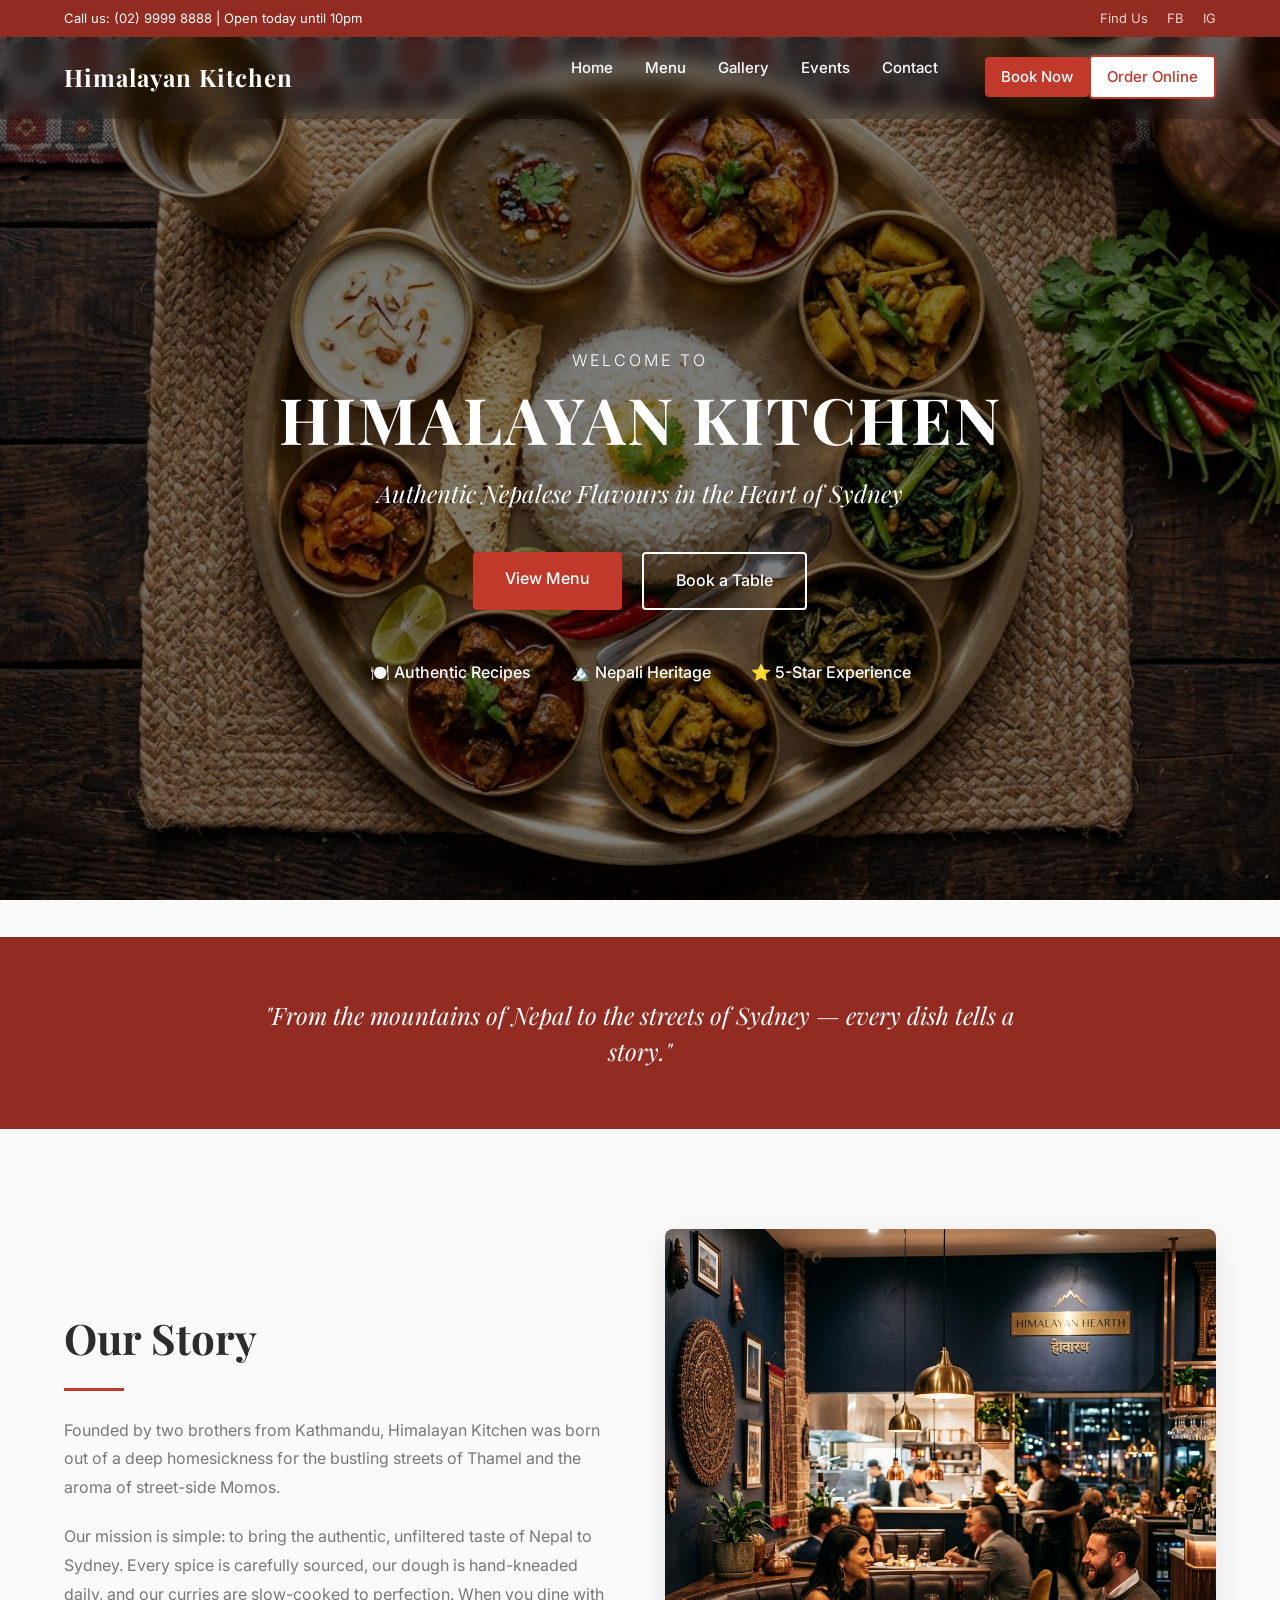
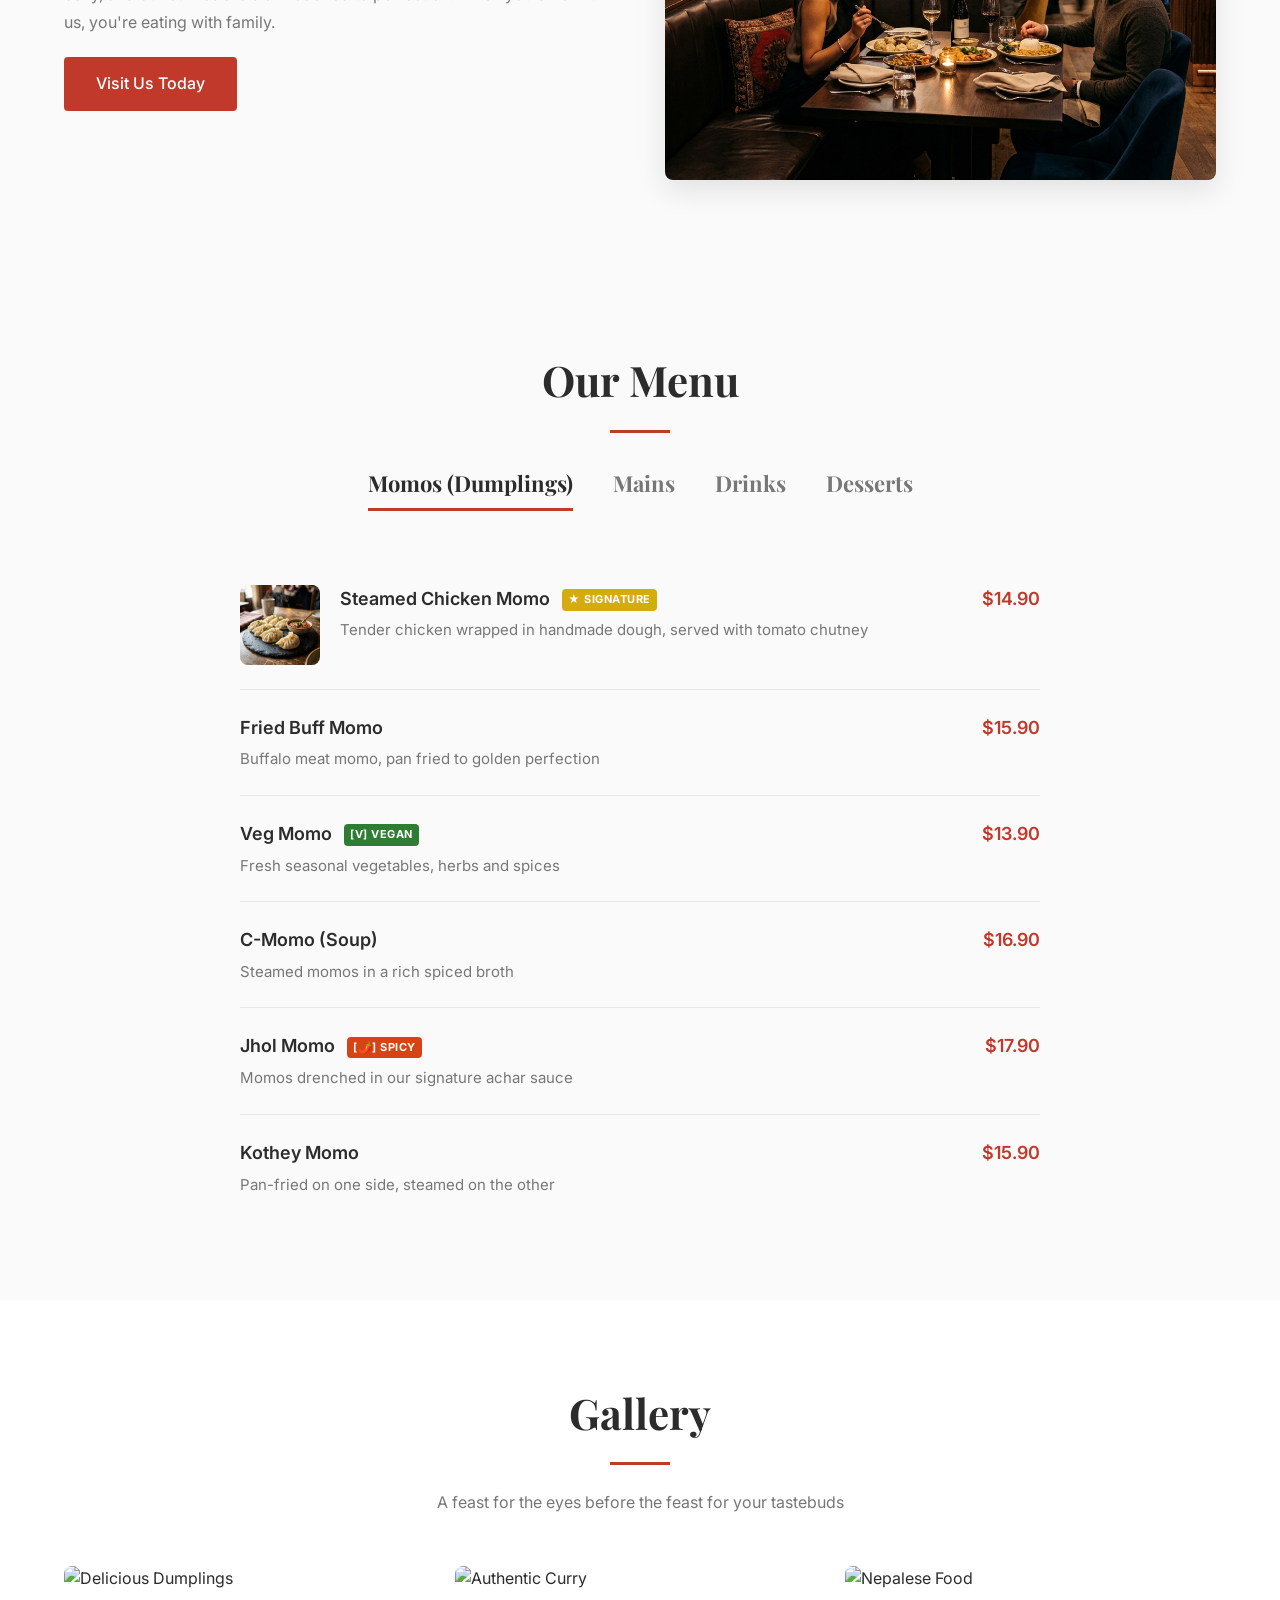
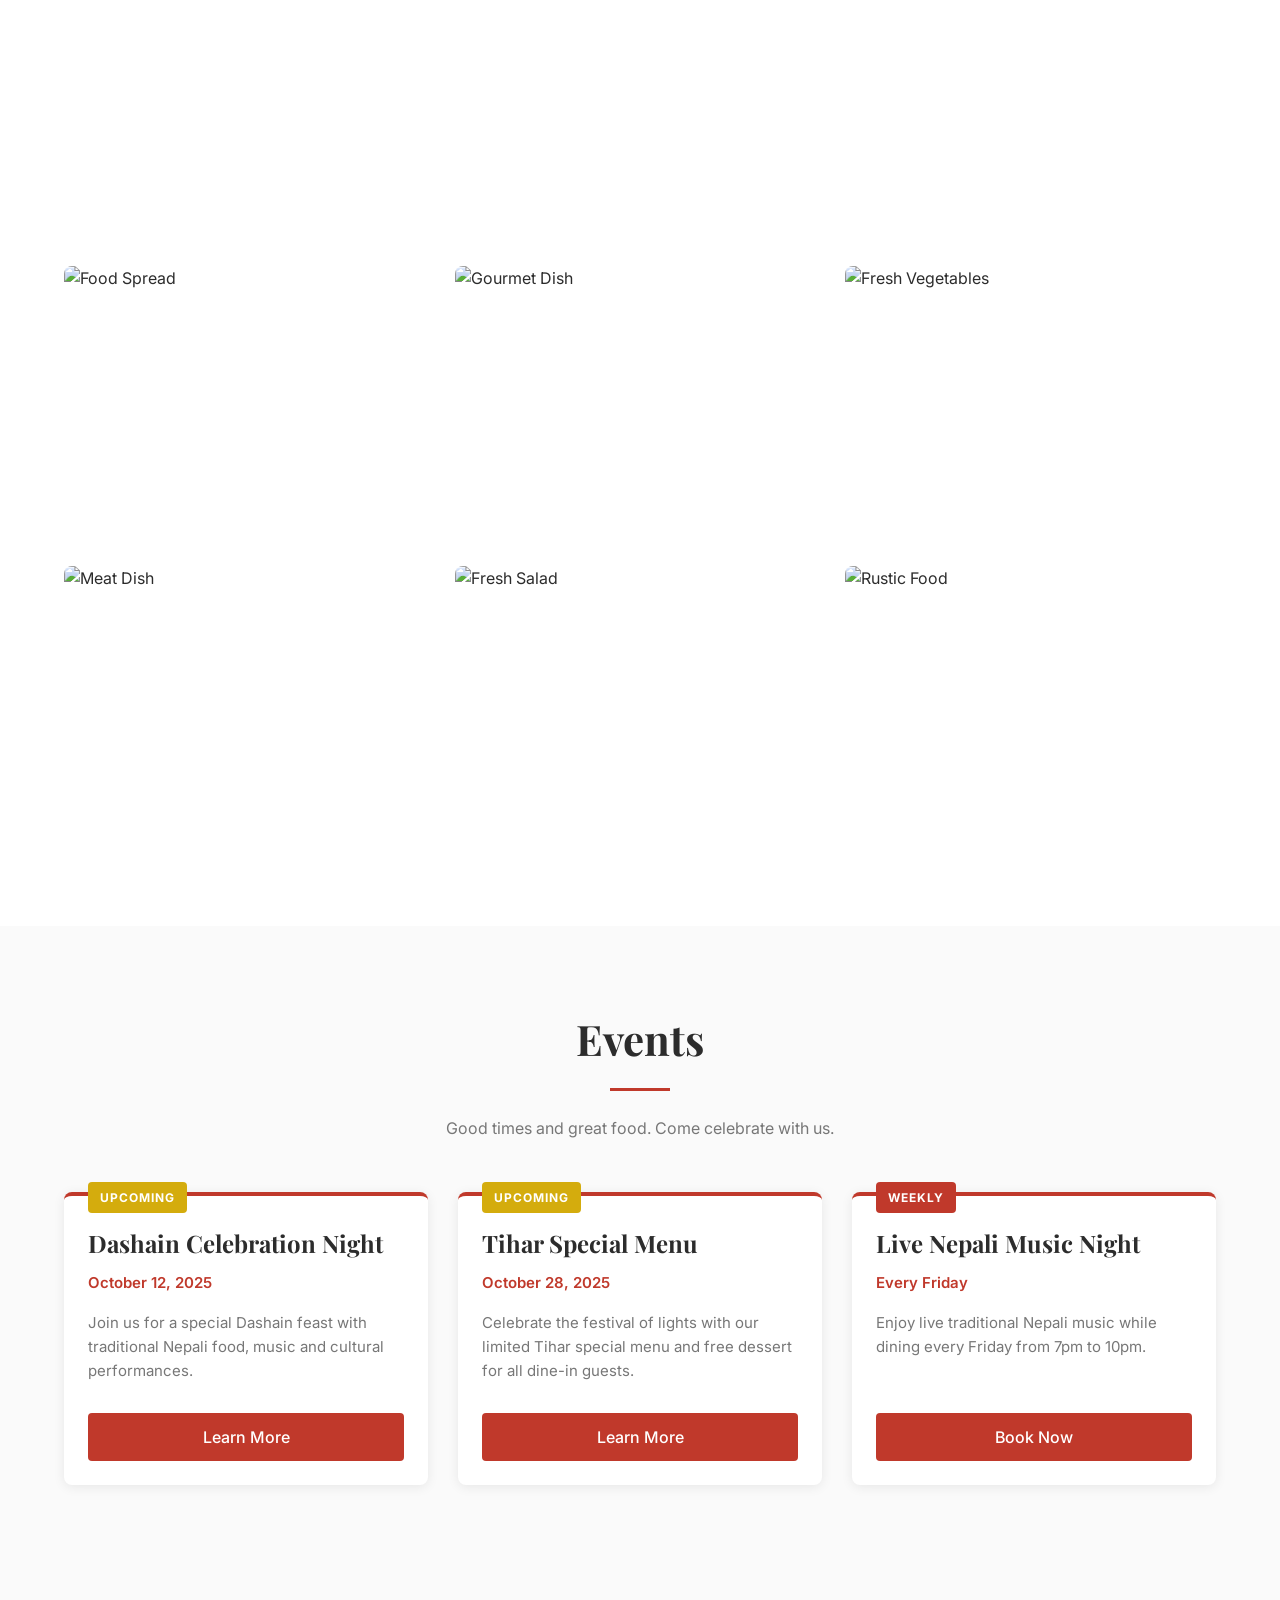
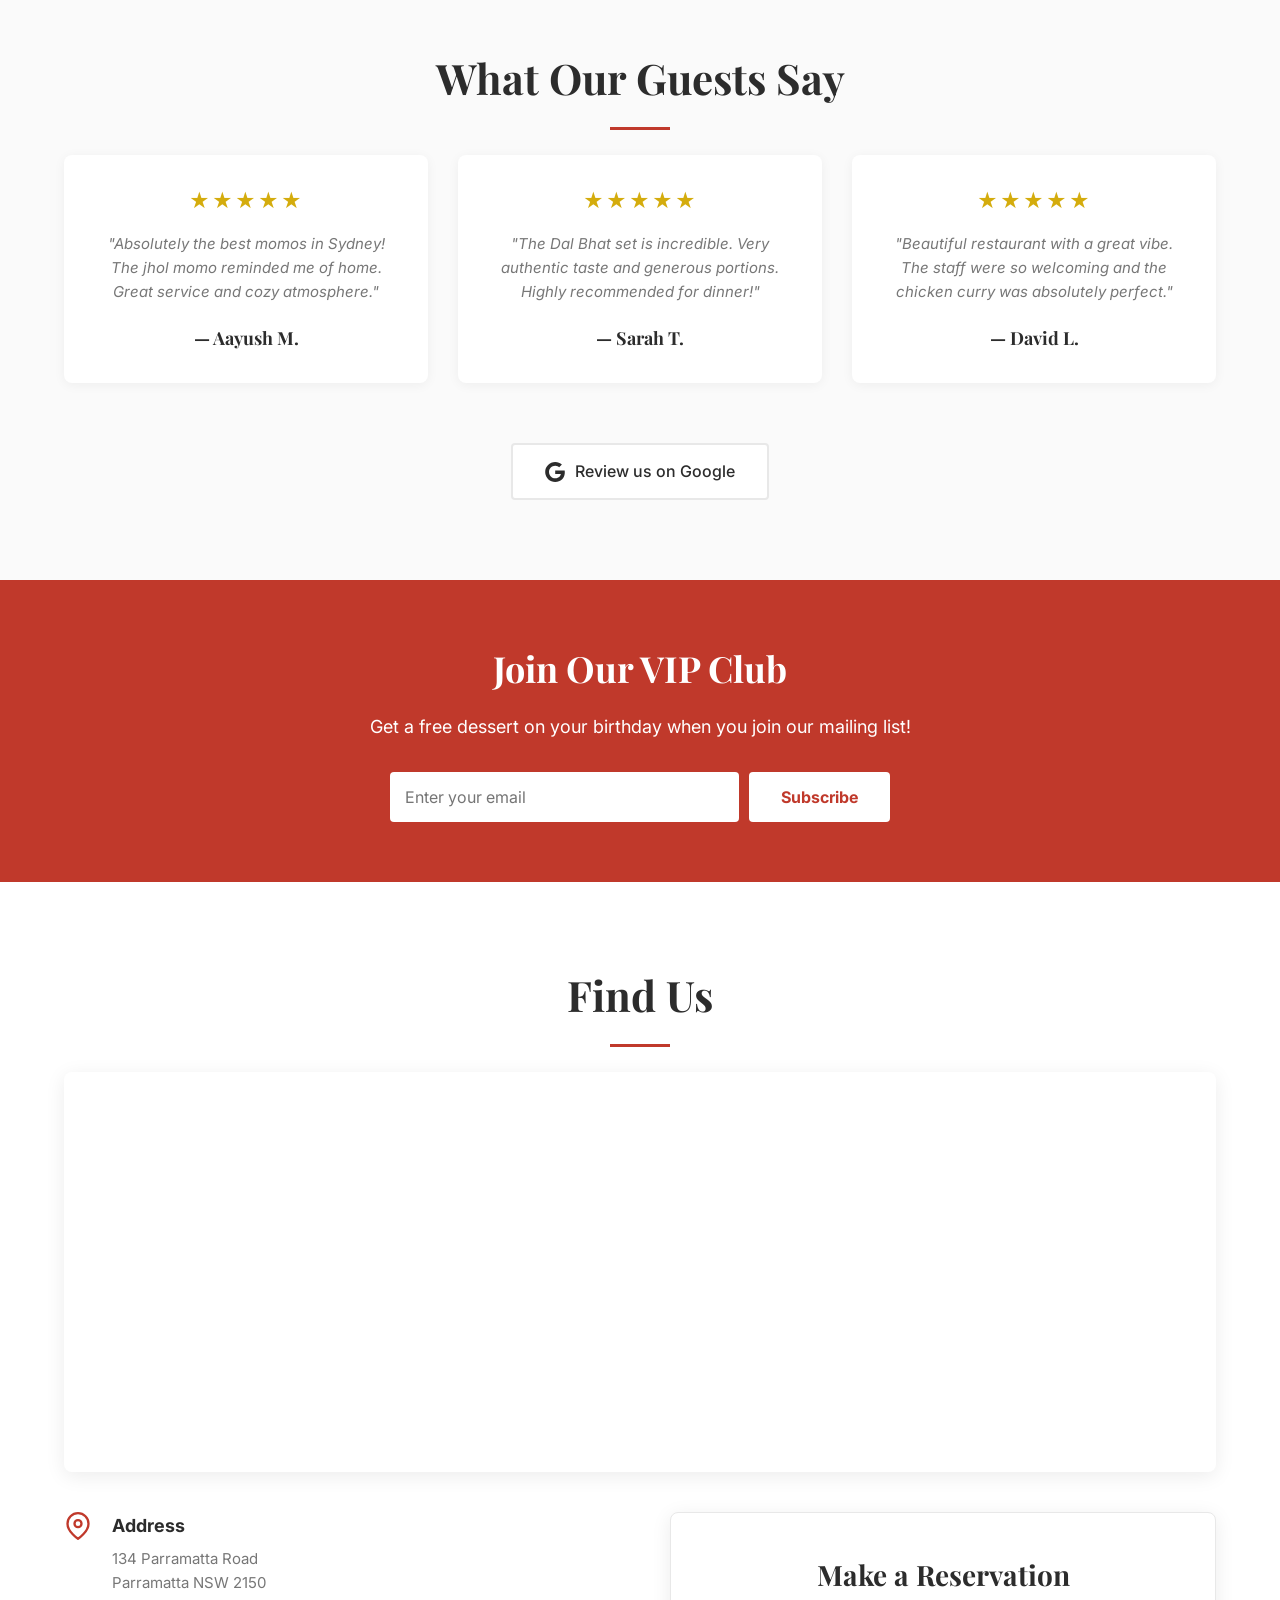
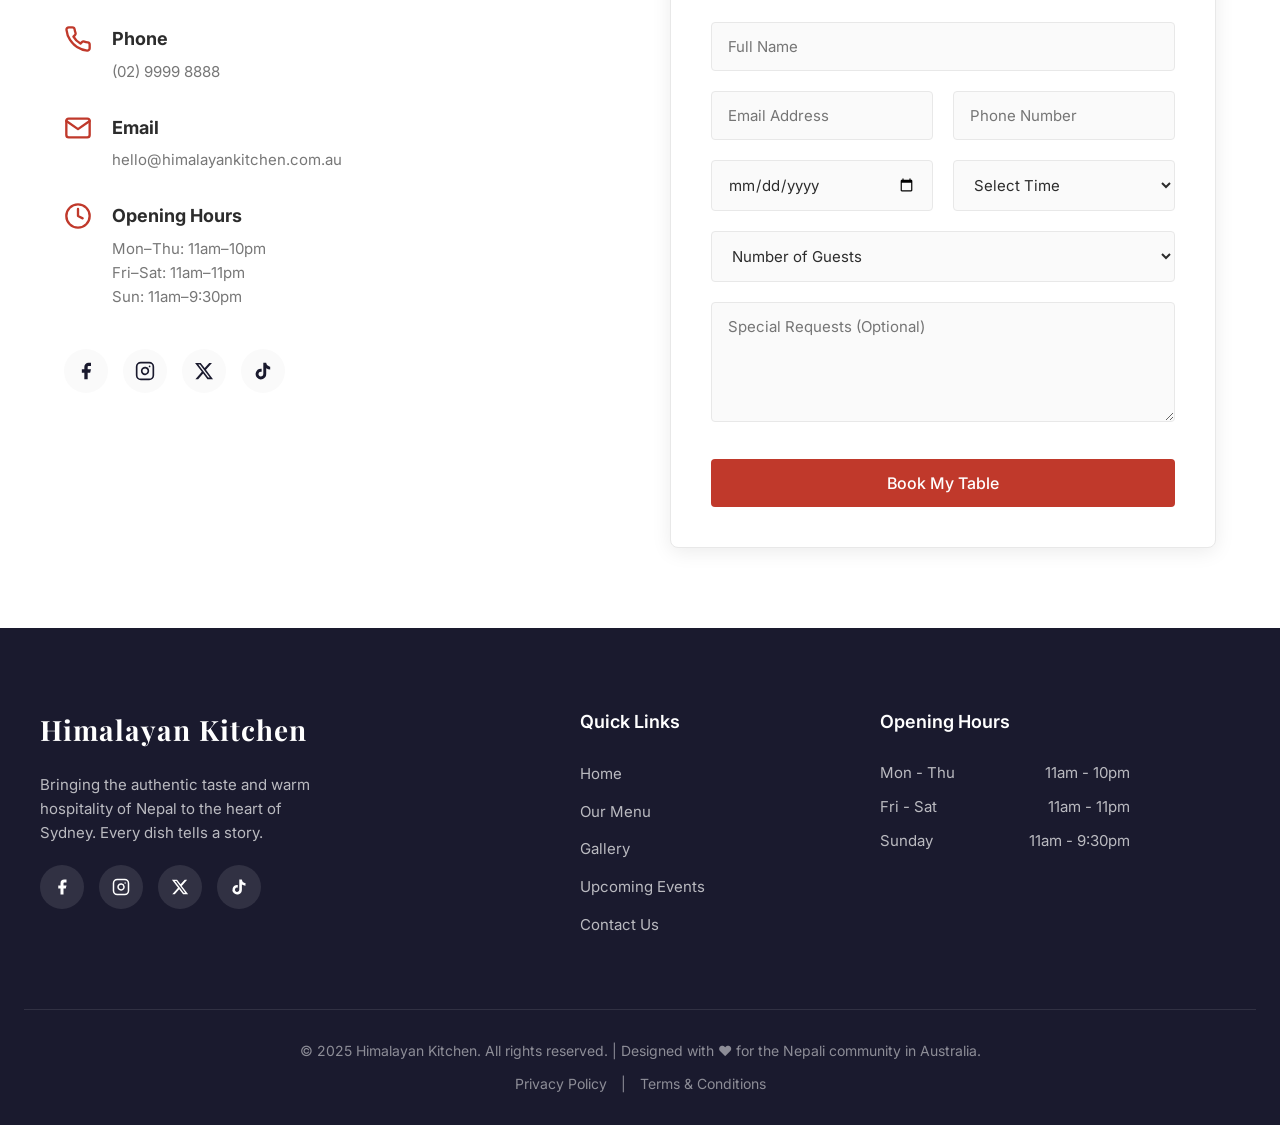
==== index.html @ ce3008bf "Add files via upload" ====
<!DOCTYPE html>
<html lang="en">
<head>
    <meta charset="UTF-8">
    <meta name="viewport" content="width=device-width, initial-scale=1.0">
    <title>Himalayan Kitchen - Authentic Nepalese Flavours</title>
    <meta name="description" content="Authentic Nepalese Flavours in the Heart of Sydney">
    
    <!-- Open Graph Meta Tags -->
    <meta property="og:title" content="Himalayan Kitchen - Authentic Nepalese Flavours">
    <meta property="og:description" content="Authentic Nepalese Flavours in the Heart of Sydney">
    <meta property="og:image" content="https://www.himalayankitchen.com.au/hero_interior.png">
    <meta property="og:url" content="https://www.himalayankitchen.com.au">
    <meta property="og:type" content="restaurant">
    <meta name="twitter:card" content="summary_large_image">

    <!-- SEO Schema Markup -->
    <script type="application/ld+json">
    {
      "@context": "https://schema.org",
      "@type": "Restaurant",
      "name": "Himalayan Kitchen",
      "image": "https://www.himalayankitchen.com.au/hero_interior.png",
      "@id": "",
      "url": "https://www.himalayankitchen.com.au",
      "telephone": "(02) 9999 8888",
      "address": {
        "@type": "PostalAddress",
        "streetAddress": "134 Parramatta Road",
        "addressLocality": "Parramatta",
        "addressRegion": "NSW",
        "postalCode": "2150",
        "addressCountry": "AU"
      },
      "geo": {
        "@type": "GeoCoordinates",
        "latitude": -33.821,
        "longitude": 151.0028
      },
      "openingHoursSpecification": [
        {
          "@type": "OpeningHoursSpecification",
          "dayOfWeek": ["Monday", "Tuesday", "Wednesday", "Thursday"],
          "opens": "11:00",
          "closes": "22:00"
        },
        {
          "@type": "OpeningHoursSpecification",
          "dayOfWeek": ["Friday", "Saturday"],
          "opens": "11:00",
          "closes": "23:00"
        },
        {
          "@type": "OpeningHoursSpecification",
          "dayOfWeek": "Sunday",
          "opens": "11:00",
          "closes": "21:30"
        }
      ]
    }
    </script>
    
    <!-- Google Fonts -->
    <link rel="preconnect" href="https://fonts.googleapis.com">
    <link rel="preconnect" href="https://fonts.gstatic.com" crossorigin>
    <link href="https://fonts.googleapis.com/css2?family=Playfair+Display:ital,wght@0,400;0,700;1,400&family=Inter:wght@300;400;500;600&display=swap" rel="stylesheet">
    
    <link rel="stylesheet" href="style.css">
</head>
<body>

    <!-- Top Info Bar -->
    <div class="top-bar">
        <div class="nav-container top-bar-inner">
            <span>Call us: (02) 9999 8888 | Open today until 10pm</span>
            <div class="top-bar-links">
                <a href="#contact">Find Us</a>
                <a href="https://facebook.com" target="_blank" aria-label="Facebook">FB</a>
                <a href="https://instagram.com" target="_blank" aria-label="Instagram">IG</a>
            </div>
        </div>
    </div>

    <!-- Sticky Navigation -->
    <nav id="navbar">
        <div class="nav-container">
            <a href="#home" class="logo">Himalayan Kitchen</a>
            <div class="hamburger" aria-label="Menu">☰</div>
            <ul class="nav-links">
                <li><a href="#home">Home</a></li>
                <li><a href="#menu">Menu</a></li>
                <li><a href="#gallery">Gallery</a></li>
                <li><a href="#events">Events</a></li>
                <li><a href="#contact">Contact</a></li>
                <li class="nav-actions">
                    <a href="#contact" class="btn btn-primary" style="padding: 8px 16px; margin-left:15px;">Book Now</a>
                    <a href="#" class="btn btn-secondary" style="padding: 8px 16px; border-color:var(--primary-red); color:var(--primary-red); background:#FFFFFF;">Order Online</a>
                </li>
            </ul>
        </div>
    </nav>

    <!-- Hero Section -->
    <header id="home">
        <div class="hero-content fade-in-section">
            <p class="hero-label">Welcome to</p>
            <h1>HIMALAYAN KITCHEN</h1>
            <p class="hero-tagline">Authentic Nepalese Flavours in the Heart of Sydney</p>
            <div class="hero-buttons">
                <a href="#menu" class="btn btn-primary">View Menu</a>
                <a href="#contact" class="btn btn-secondary">Book a Table</a>
            </div>
            <div class="hero-badges">
                <span>🍽️ Authentic Recipes</span>
                <span>🏔️ Nepali Heritage</span>
                <span>⭐ 5-Star Experience</span>
            </div>
        </div>
    </header>

    <!-- About Strip -->
    <section class="about-strip">
        <p class="fade-in-section">"From the mountains of Nepal to the streets of Sydney — every dish tells a story."</p>
    </section>

    <!-- Our Story Section -->
    <section id="our-story" class="container fade-in-section" style="display:flex; align-items:center; gap:50px; padding-top:100px;">
        <div class="story-content" style="flex:1;">
            <h2 class="section-title" style="text-align:left;">Our Story</h2>
            <div class="title-underline" style="margin: 15px 0 25px 0;"></div>
            <p style="color:var(--text-grey); margin-bottom:20px; line-height:1.8;">
                Founded by two brothers from Kathmandu, Himalayan Kitchen was born out of a deep homesickness for the bustling streets of Thamel and the aroma of street-side Momos. 
            </p>
            <p style="color:var(--text-grey); margin-bottom:20px; line-height:1.8;">
                Our mission is simple: to bring the authentic, unfiltered taste of Nepal to Sydney. Every spice is carefully sourced, our dough is hand-kneaded daily, and our curries are slow-cooked to perfection. When you dine with us, you're eating with family.
            </p>
            <a href="#contact" class="btn btn-primary">Visit Us Today</a>
        </div>
        <div class="story-image" style="flex:1;">
            <img src="hero_interior.png" alt="Restaurant Interior" style="width:100%; border-radius:8px; box-shadow:0 10px 30px rgba(0,0,0,0.1);">
        </div>
    </section>

    <!-- Menu Section -->
    <section id="menu" class="container fade-in-section">
        <h2 class="section-title">Our Menu</h2>
        <div class="title-underline"></div>
        
        <div class="menu-tabs">
            <button class="tab-btn active" data-target="momos">Momos (Dumplings)</button>
            <button class="tab-btn" data-target="mains">Mains</button>
            <button class="tab-btn" data-target="drinks">Drinks</button>
            <button class="tab-btn" data-target="desserts">Desserts</button>
        </div>

        <!-- Momos Tab -->
        <div id="momos" class="tab-content active">
            <div class="menu-item">
                <img src="momo_dish.png" alt="Steamed Chicken Momo" class="menu-thumbnail" style="width:80px; height:80px; border-radius:8px; object-fit:cover; margin-right:20px;">
                <div class="menu-item-info">
                    <h3 class="menu-item-name">Steamed Chicken Momo <span class="diet-badge">★ Signature</span></h3>
                    <p class="menu-item-desc">Tender chicken wrapped in handmade dough, served with tomato chutney</p>
                </div>
                <div class="menu-item-price">$14.90</div>
            </div>
            <div class="menu-item">
                <div class="menu-item-info">
                    <h3 class="menu-item-name">Fried Buff Momo</h3>
                    <p class="menu-item-desc">Buffalo meat momo, pan fried to golden perfection</p>
                </div>
                <div class="menu-item-price">$15.90</div>
            </div>
            <div class="menu-item">
                <div class="menu-item-info">
                    <h3 class="menu-item-name">Veg Momo <span class="diet-badge" style="background:#2E7D32;">[V] Vegan</span></h3>
                    <p class="menu-item-desc">Fresh seasonal vegetables, herbs and spices</p>
                </div>
                <div class="menu-item-price">$13.90</div>
            </div>
            <div class="menu-item">
                <div class="menu-item-info">
                    <h3 class="menu-item-name">C-Momo (Soup)</h3>
                    <p class="menu-item-desc">Steamed momos in a rich spiced broth</p>
                </div>
                <div class="menu-item-price">$16.90</div>
            </div>
            <div class="menu-item">
                <div class="menu-item-info">
                    <h3 class="menu-item-name">Jhol Momo <span class="diet-badge" style="background:#D84315;">[🌶️] Spicy</span></h3>
                    <p class="menu-item-desc">Momos drenched in our signature achar sauce</p>
                </div>
                <div class="menu-item-price">$17.90</div>
            </div>
            <div class="menu-item">
                <div class="menu-item-info">
                    <h3 class="menu-item-name">Kothey Momo</h3>
                    <p class="menu-item-desc">Pan-fried on one side, steamed on the other</p>
                </div>
                <div class="menu-item-price">$15.90</div>
            </div>
        </div>

        <!-- Mains Tab -->
        <div id="mains" class="tab-content">
            <div class="menu-item">
                <img src="dal_bhat_dish.png" alt="Dal Bhat" class="menu-thumbnail" style="width:80px; height:80px; border-radius:8px; object-fit:cover; margin-right:20px;">
                <div class="menu-item-info">
                    <h3 class="menu-item-name">Dal Bhat <span class="diet-badge">★ Signature</span> <span class="diet-badge" style="background:#1565C0;">[GF] Gluten-Free</span></h3>
                    <p class="menu-item-desc">Traditional lentil soup with rice, seasonal vegetables and pickle</p>
                </div>
                <div class="menu-item-price">$18.90</div>
            </div>
            <div class="menu-item">
                <div class="menu-item-info">
                    <h3 class="menu-item-name">Chicken Curry</h3>
                    <p class="menu-item-desc">Slow-cooked Nepali-style chicken in aromatic spices</p>
                </div>
                <div class="menu-item-price">$22.90</div>
            </div>
            <div class="menu-item">
                <div class="menu-item-info">
                    <h3 class="menu-item-name">Lamb Sekuwa</h3>
                    <p class="menu-item-desc">Grilled marinated lamb skewers with mint chutney</p>
                </div>
                <div class="menu-item-price">$24.90</div>
            </div>
            <div class="menu-item">
                <div class="menu-item-info">
                    <h3 class="menu-item-name">Gundruk Soup</h3>
                    <p class="menu-item-desc">Fermented leafy greens in a warming broth</p>
                </div>
                <div class="menu-item-price">$14.90</div>
            </div>
            <div class="menu-item">
                <div class="menu-item-info">
                    <h3 class="menu-item-name">Samay Baji</h3>
                    <p class="menu-item-desc">Traditional Newari platter — beaten rice, beans, egg, meat</p>
                </div>
                <div class="menu-item-price">$26.90</div>
            </div>
        </div>

        <!-- Drinks Tab -->
        <div id="drinks" class="tab-content">
            <div class="menu-item">
                <div class="menu-item-info">
                    <h3 class="menu-item-name">Masala Chai</h3>
                    <p class="menu-item-desc">Spiced milk tea, Nepali style</p>
                </div>
                <div class="menu-item-price">$5.00</div>
            </div>
            <div class="menu-item">
                <div class="menu-item-info">
                    <h3 class="menu-item-name">Lassi (Mango or Sweet)</h3>
                    <p class="menu-item-desc">Chilled yoghurt drink</p>
                </div>
                <div class="menu-item-price">$7.00</div>
            </div>
            <div class="menu-item">
                <div class="menu-item-info">
                    <h3 class="menu-item-name">Tongba</h3>
                    <p class="menu-item-desc">Traditional Himalayan millet beer served warm</p>
                </div>
                <div class="menu-item-price">$12.00</div>
            </div>
            <div class="menu-item">
                <div class="menu-item-info">
                    <h3 class="menu-item-name">Nimbu Pani</h3>
                    <p class="menu-item-desc">Fresh lemon water with rock salt</p>
                </div>
                <div class="menu-item-price">$5.00</div>
            </div>
            <div class="menu-item">
                <div class="menu-item-info">
                    <h3 class="menu-item-name">Soft Drinks</h3>
                    <p class="menu-item-desc">Coke, Sprite, Fanta</p>
                </div>
                <div class="menu-item-price">$4.00</div>
            </div>
        </div>

        <!-- Desserts Tab -->
        <div id="desserts" class="tab-content">
            <div class="menu-item">
                <div class="menu-item-info">
                    <h3 class="menu-item-name">Sel Roti</h3>
                    <p class="menu-item-desc">Traditional Nepali rice flour doughnut, crispy outside soft inside</p>
                </div>
                <div class="menu-item-price">$8.90</div>
            </div>
            <div class="menu-item">
                <div class="menu-item-info">
                    <h3 class="menu-item-name">Kheer</h3>
                    <p class="menu-item-desc">Creamy rice pudding with cardamom and saffron</p>
                </div>
                <div class="menu-item-price">$9.90</div>
            </div>
            <div class="menu-item">
                <div class="menu-item-info">
                    <h3 class="menu-item-name">Juju Dhau</h3>
                    <p class="menu-item-desc">Royal curd from Bhaktapur — creamy and divine</p>
                </div>
                <div class="menu-item-price">$8.90</div>
            </div>
        </div>
    </section>

    <!-- Gallery Section -->
    <section id="gallery" class="fade-in-section">
        <div class="container">
            <h2 class="section-title">Gallery</h2>
            <div class="title-underline"></div>
            <p class="section-subtitle">A feast for the eyes before the feast for your tastebuds</p>
            
            <div class="gallery-grid">
                <div class="gallery-item"><img src="https://images.unsplash.com/photo-1563245372-f21724e3856d?w=600" alt="Delicious Dumplings" loading="lazy"></div>
                <div class="gallery-item"><img src="https://images.unsplash.com/photo-1585937421612-70a008356fbe?w=600" alt="Authentic Curry" loading="lazy"></div>
                <div class="gallery-item"><img src="https://images.unsplash.com/photo-1601050690597-df0568f70950?w=600" alt="Nepalese Food" loading="lazy"></div>
                <div class="gallery-item"><img src="https://images.unsplash.com/photo-1548943487-a2e4e43b4853?w=600" alt="Food Spread" loading="lazy"></div>
                <div class="gallery-item"><img src="https://images.unsplash.com/photo-1567620905732-2d1ec7ab7445?w=600" alt="Gourmet Dish" loading="lazy"></div>
                <div class="gallery-item"><img src="https://images.unsplash.com/photo-1512621776951-a57141f2eefd?w=600" alt="Fresh Vegetables" loading="lazy"></div>
                <div class="gallery-item"><img src="https://images.unsplash.com/photo-1555939594-58d7cb561ad1?w=600" alt="Meat Dish" loading="lazy"></div>
                <div class="gallery-item"><img src="https://images.unsplash.com/photo-1540189549336-e6e99c3679fe?w=600" alt="Fresh Salad" loading="lazy"></div>
                <div class="gallery-item"><img src="https://images.unsplash.com/photo-1504674900247-0877df9cc836?w=600" alt="Rustic Food" loading="lazy"></div>
            </div>
        </div>
    </section>

    <!-- Lightbox -->
    <div id="lightbox" class="lightbox">
        <span class="lightbox-close">&times;</span>
        <span class="lightbox-nav lightbox-prev">&#10094;</span>
        <span class="lightbox-nav lightbox-next">&#10095;</span>
        <img class="lightbox-content" id="lightbox-img" alt="Fullscreen Image">
    </div>

    <!-- Events Section -->
    <section id="events" class="fade-in-section">
        <div class="container">
            <h2 class="section-title">Events</h2>
            <div class="title-underline"></div>
            <p class="section-subtitle">Good times and great food. Come celebrate with us.</p>
            
            <div class="events-grid">
                <!-- Event 1 -->
                <div class="event-card" data-title="Dashain Celebration Night" data-date="October 12, 2025" data-desc="Join us for a special Dashain feast with traditional Nepali food, music and cultural performances. Celebrate the biggest festival of Nepal right here in Sydney! The night includes a special authentic buffet set, complimentary welcome drinks, and live folk performances. Perfect for families and friends." data-img="https://images.unsplash.com/photo-1548943487-a2e4e43b4853?w=800">
                    <span class="event-badge">Upcoming</span>
                    <h3 class="event-title">Dashain Celebration Night</h3>
                    <div class="event-date">October 12, 2025</div>
                    <p class="event-desc">Join us for a special Dashain feast with traditional Nepali food, music and cultural performances.</p>
                    <button class="btn btn-primary">Learn More</button>
                </div>
                
                <!-- Event 2 -->
                <div class="event-card" data-title="Tihar Special Menu" data-date="October 28, 2025" data-desc="Celebrate the festival of lights with our limited Tihar special menu and free dessert for all dine-in guests. The restaurant will be beautifully decorated with lights and diyas. We will be offering a special thali set and traditional sweets like Sel Roti and Finni." data-img="https://images.unsplash.com/photo-1563245372-f21724e3856d?w=800">
                    <span class="event-badge">Upcoming</span>
                    <h3 class="event-title">Tihar Special Menu</h3>
                    <div class="event-date">October 28, 2025</div>
                    <p class="event-desc">Celebrate the festival of lights with our limited Tihar special menu and free dessert for all dine-in guests.</p>
                    <button class="btn btn-primary">Learn More</button>
                </div>
                
                <!-- Event 3 -->
                <div class="event-card" data-title="Live Nepali Music Night" data-date="Every Friday" data-desc="Enjoy live traditional Nepali music while dining every Friday from 7pm to 10pm. Unwind after a long week with acoustic renditions of classic Nepali hits, accompanied by our signature signature cocktails and authentic dishes. Bookings are highly recommended!" data-img="https://images.unsplash.com/photo-1512621776951-a57141f2eefd?w=800">
                    <span class="event-badge" style="background-color: var(--primary-red);">Weekly</span>
                    <h3 class="event-title">Live Nepali Music Night</h3>
                    <div class="event-date">Every Friday</div>
                    <p class="event-desc">Enjoy live traditional Nepali music while dining every Friday from 7pm to 10pm.</p>
                    <button class="btn btn-primary">Book Now</button>
                </div>
            </div>
        </div>
    </section>

    <!-- Event Detail Modal -->
    <div id="event-modal" class="event-modal">
        <div class="event-modal-content">
            <span class="event-modal-close">&times;</span>
            <img class="event-modal-img" id="event-modal-img" src="" alt="Event Image">
            <div class="event-modal-body">
                <h3 class="event-modal-title" id="event-modal-title">Event Title</h3>
                <div class="event-modal-date" id="event-modal-date">Date</div>
                <div class="event-modal-desc" id="event-modal-desc">Description</div>
                <a href="#contact" class="btn btn-primary" onclick="closeEventModal()">Book a Table</a>
            </div>
        </div>
    </div>

    <!-- Reviews Section -->
    <section id="reviews" class="fade-in-section">
        <div class="container">
            <h2 class="section-title">What Our Guests Say</h2>
            <div class="title-underline"></div>
            
            <div class="reviews-grid">
                <div class="review-card">
                    <div class="review-stars">★★★★★</div>
                    <p class="review-text">"Absolutely the best momos in Sydney! The jhol momo reminded me of home. Great service and cozy atmosphere."</p>
                    <div class="review-author">— Aayush M.</div>
                </div>
                <div class="review-card">
                    <div class="review-stars">★★★★★</div>
                    <p class="review-text">"The Dal Bhat set is incredible. Very authentic taste and generous portions. Highly recommended for dinner!"</p>
                    <div class="review-author">— Sarah T.</div>
                </div>
                <div class="review-card">
                    <div class="review-stars">★★★★★</div>
                    <p class="review-text">"Beautiful restaurant with a great vibe. The staff were so welcoming and the chicken curry was absolutely perfect."</p>
                    <div class="review-author">— David L.</div>
                </div>
            </div>
            
            <div style="text-align: center;">
                <a href="https://g.page/review/" target="_blank" class="btn btn-google">
                    <svg viewBox="0 0 24 24" width="20" height="20" fill="currentColor"><path d="M12.24 10.285V14.4h6.806c-.275 1.765-2.056 5.174-6.806 5.174-4.095 0-7.439-3.389-7.439-7.574s3.345-7.574 7.439-7.574c2.33 0 3.891.989 4.785 1.849l3.254-3.138C18.189 1.186 15.479 0 12.24 0c-6.635 0-12 5.365-12 12s5.365 12 12 12c6.926 0 11.52-4.869 11.52-11.726 0-.788-.085-1.39-.189-1.989H12.24z"/></svg>
                    Review us on Google
                </a>
            </div>
        </div>
    </section>

    <!-- VIP Newsletter Section -->
    <section class="newsletter-section" style="background-color:var(--primary-red); color:#FFFFFF; padding:60px 24px; text-align:center;">
        <div class="container" style="padding:0;">
            <h2 style="font-family:var(--font-heading); font-size:36px; margin-bottom:15px;">Join Our VIP Club</h2>
            <p style="font-size:18px; margin-bottom:30px;">Get a free dessert on your birthday when you join our mailing list!</p>
            <form style="display:flex; justify-content:center; gap:10px; max-width:500px; margin:0 auto;" onsubmit="event.preventDefault(); alert('Thanks for joining!');">
                <input type="email" placeholder="Enter your email" required style="padding:15px; border-radius:4px; border:none; flex:1; font-family:var(--font-body); font-size:16px;">
                <button type="submit" class="btn btn-secondary" style="background:#FFFFFF; color:var(--primary-red); border:none; font-weight:700;">Subscribe</button>
            </form>
        </div>
    </section>

    <!-- Contact Section -->
    <section id="contact" class="fade-in-section">
        <div class="container">
            <h2 class="section-title">Find Us</h2>
            <div class="title-underline"></div>
            
            <div class="contact-map" style="margin-bottom: 40px; border-radius: 8px; overflow: hidden; height: 400px; box-shadow: 0 4px 20px rgba(0,0,0,0.08);">
                <iframe src="https://www.google.com/maps/embed?pb=!1m18!1m12!1m3!1d3314.167812976214!2d151.0028!3d-33.821!2m3!1f0!2f0!3f0!3m2!1i1024!2i768!4f13.1!3m3!1m2!1s0x6b12a3211516e8bf%3A0xc6c4f034032d8804!2s134%20Parramatta%20Rd%2C%20Parramatta%20NSW%202150%2C%20Australia!5e0!3m2!1sen!2sus!4v1683050123456!5m2!1sen!2sus" width="100%" height="100%" style="border:0;" allowfullscreen="" loading="lazy" referrerpolicy="no-referrer-when-downgrade"></iframe>
            </div>
            
            <div class="contact-grid">
                <!-- Contact Info -->
                <div class="contact-info">
                    <div class="contact-item">
                        <div class="contact-icon">
                            <svg viewBox="0 0 24 24" fill="none" stroke="currentColor" stroke-width="2" stroke-linecap="round" stroke-linejoin="round"><path d="M21 10c0 7-9 13-9 13s-9-6-9-13a9 9 0 0 1 18 0z"></path><circle cx="12" cy="10" r="3"></circle></svg>
                        </div>
                        <div class="contact-text">
                            <h4>Address</h4>
                            <p>134 Parramatta Road<br>Parramatta NSW 2150</p>
                        </div>
                    </div>
                    
                    <div class="contact-item">
                        <div class="contact-icon">
                            <svg viewBox="0 0 24 24" fill="none" stroke="currentColor" stroke-width="2" stroke-linecap="round" stroke-linejoin="round"><path d="M22 16.92v3a2 2 0 0 1-2.18 2 19.79 19.79 0 0 1-8.63-3.07 19.5 19.5 0 0 1-6-6 19.79 19.79 0 0 1-3.07-8.67A2 2 0 0 1 4.11 2h3a2 2 0 0 1 2 1.72 12.84 12.84 0 0 0 .7 2.81 2 2 0 0 1-.45 2.11L8.09 9.91a16 16 0 0 0 6 6l1.27-1.27a2 2 0 0 1 2.11-.45 12.84 12.84 0 0 0 2.81.7A2 2 0 0 1 22 16.92z"></path></svg>
                        </div>
                        <div class="contact-text">
                            <h4>Phone</h4>
                            <p>(02) 9999 8888</p>
                        </div>
                    </div>
                    
                    <div class="contact-item">
                        <div class="contact-icon">
                            <svg viewBox="0 0 24 24" fill="none" stroke="currentColor" stroke-width="2" stroke-linecap="round" stroke-linejoin="round"><path d="M4 4h16c1.1 0 2 .9 2 2v12c0 1.1-.9 2-2 2H4c-1.1 0-2-.9-2-2V6c0-1.1.9-2 2-2z"></path><polyline points="22,6 12,13 2,6"></polyline></svg>
                        </div>
                        <div class="contact-text">
                            <h4>Email</h4>
                            <p>hello@himalayankitchen.com.au</p>
                        </div>
                    </div>
                    
                    <div class="contact-item">
                        <div class="contact-icon">
                            <svg viewBox="0 0 24 24" fill="none" stroke="currentColor" stroke-width="2" stroke-linecap="round" stroke-linejoin="round"><circle cx="12" cy="12" r="10"></circle><polyline points="12 6 12 12 16 14"></polyline></svg>
                        </div>
                        <div class="contact-text">
                            <h4>Opening Hours</h4>
                            <p>Mon–Thu: 11am–10pm<br>Fri–Sat: 11am–11pm<br>Sun: 11am–9:30pm</p>
                        </div>
                    </div>

                    <div class="social-links">
                        <a href="https://facebook.com" target="_blank" aria-label="Facebook">
                            <svg width="20" height="20" viewBox="0 0 24 24" fill="currentColor"><path d="M18 2h-3a5 5 0 0 0-5 5v3H7v4h3v8h4v-8h3l1-4h-4V7a1 1 0 0 1 1-1h3z"></path></svg>
                        </a>
                        <a href="https://instagram.com" target="_blank" aria-label="Instagram">
                            <svg width="20" height="20" viewBox="0 0 24 24" fill="none" stroke="currentColor" stroke-width="2" stroke-linecap="round" stroke-linejoin="round"><rect x="2" y="2" width="20" height="20" rx="5" ry="5"></rect><path d="M16 11.37A4 4 0 1 1 12.63 8 4 4 0 0 1 16 11.37z"></path><line x1="17.5" y1="6.5" x2="17.51" y2="6.5"></line></svg>
                        </a>
                        <a href="https://twitter.com" target="_blank" aria-label="X (Twitter)">
                            <svg width="20" height="20" viewBox="0 0 24 24" fill="currentColor"><path d="M18.244 2.25h3.308l-7.227 8.26 8.502 11.24H16.17l-5.214-6.817L4.99 21.75H1.68l7.73-8.835L1.254 2.25H8.08l4.713 6.231zm-1.161 17.52h1.833L7.084 4.126H5.117z"></path></svg>
                        </a>
                        <a href="https://tiktok.com" target="_blank" aria-label="TikTok">
                            <svg width="20" height="20" viewBox="0 0 24 24" fill="currentColor"><path d="M19.59 6.69a4.83 4.83 0 0 1-3.77-4.25V2h-3.45v13.67a2.89 2.89 0 0 1-5.2 1.74 2.89 2.89 0 0 1 2.31-4.64 2.93 2.93 0 0 1 .88.13V9.4a6.84 6.84 0 0 0-1-.05A6.33 6.33 0 0 0 5 20.1a6.34 6.34 0 0 0 10.86-4.43v-7a8.16 8.16 0 0 0 4.77 1.52v-3.4a4.85 4.85 0 0 1-1-.1z"></path></svg>
                        </a>
                    </div>
                </div>

                <!-- Booking Form -->
                <div class="contact-form">
                    <h3>Make a Reservation</h3>
                    <form id="booking-form">
                        <div class="form-group">
                            <input type="text" class="form-control" placeholder="Full Name" required>
                        </div>
                        <div class="form-row">
                            <div class="form-group">
                                <input type="email" class="form-control" placeholder="Email Address" required>
                            </div>
                            <div class="form-group">
                                <input type="tel" class="form-control" placeholder="Phone Number" required>
                            </div>
                        </div>
                        <div class="form-row">
                            <div class="form-group">
                                <input type="date" class="form-control" required>
                            </div>
                            <div class="form-group">
                                <select class="form-control" required>
                                    <option value="" disabled selected>Select Time</option>
                                    <option value="11:00 AM">11:00 AM</option>
                                    <option value="11:30 AM">11:30 AM</option>
                                    <option value="12:00 PM">12:00 PM</option>
                                    <option value="12:30 PM">12:30 PM</option>
                                    <option value="1:00 PM">1:00 PM</option>
                                    <option value="1:30 PM">1:30 PM</option>
                                    <option value="5:30 PM">5:30 PM</option>
                                    <option value="6:00 PM">6:00 PM</option>
                                    <option value="6:30 PM">6:30 PM</option>
                                    <option value="7:00 PM">7:00 PM</option>
                                    <option value="7:30 PM">7:30 PM</option>
                                    <option value="8:00 PM">8:00 PM</option>
                                    <option value="8:30 PM">8:30 PM</option>
                                    <option value="9:00 PM">9:00 PM</option>
                                    <option value="9:30 PM">9:30 PM</option>
                                </select>
                            </div>
                        </div>
                        <div class="form-group">
                            <select class="form-control" required>
                                <option value="" disabled selected>Number of Guests</option>
                                <option value="1">1 Person</option>
                                <option value="2">2 People</option>
                                <option value="3">3 People</option>
                                <option value="4">4 People</option>
                                <option value="5">5 People</option>
                                <option value="6">6 People</option>
                                <option value="7+">7+ People</option>
                            </select>
                        </div>
                        <div class="form-group">
                            <textarea class="form-control" placeholder="Special Requests (Optional)"></textarea>
                        </div>
                        <button type="submit" class="btn btn-primary form-submit">Book My Table</button>
                    </form>
                    <div id="form-message">Thank you! We will contact you soon.</div>
                </div>
            </div>
        </div>
    </section>

    <!-- Footer -->
    <footer>
        <div class="footer-grid">
            <div class="footer-col footer-brand">
                <span class="logo">Himalayan Kitchen</span>
                <p>Bringing the authentic taste and warm hospitality of Nepal to the heart of Sydney. Every dish tells a story.</p>
                <div class="social-links" style="margin-top: 20px;">
                    <a href="https://facebook.com" target="_blank" style="background: rgba(255,255,255,0.1); color: white;"><svg width="18" height="18" viewBox="0 0 24 24" fill="currentColor"><path d="M18 2h-3a5 5 0 0 0-5 5v3H7v4h3v8h4v-8h3l1-4h-4V7a1 1 0 0 1 1-1h3z"></path></svg></a>
                    <a href="https://instagram.com" target="_blank" style="background: rgba(255,255,255,0.1); color: white;"><svg width="18" height="18" viewBox="0 0 24 24" fill="none" stroke="currentColor" stroke-width="2" stroke-linecap="round" stroke-linejoin="round"><rect x="2" y="2" width="20" height="20" rx="5" ry="5"></rect><path d="M16 11.37A4 4 0 1 1 12.63 8 4 4 0 0 1 16 11.37z"></path><line x1="17.5" y1="6.5" x2="17.51" y2="6.5"></line></svg></a>
                    <a href="https://twitter.com" target="_blank" style="background: rgba(255,255,255,0.1); color: white;"><svg width="18" height="18" viewBox="0 0 24 24" fill="currentColor"><path d="M18.244 2.25h3.308l-7.227 8.26 8.502 11.24H16.17l-5.214-6.817L4.99 21.75H1.68l7.73-8.835L1.254 2.25H8.08l4.713 6.231zm-1.161 17.52h1.833L7.084 4.126H5.117z"></path></svg></a>
                    <a href="https://tiktok.com" target="_blank" style="background: rgba(255,255,255,0.1); color: white;"><svg width="18" height="18" viewBox="0 0 24 24" fill="currentColor"><path d="M19.59 6.69a4.83 4.83 0 0 1-3.77-4.25V2h-3.45v13.67a2.89 2.89 0 0 1-5.2 1.74 2.89 2.89 0 0 1 2.31-4.64 2.93 2.93 0 0 1 .88.13V9.4a6.84 6.84 0 0 0-1-.05A6.33 6.33 0 0 0 5 20.1a6.34 6.34 0 0 0 10.86-4.43v-7a8.16 8.16 0 0 0 4.77 1.52v-3.4a4.85 4.85 0 0 1-1-.1z"></path></svg></a>
                </div>
            </div>
            
            <div class="footer-col">
                <h4>Quick Links</h4>
                <ul class="footer-links">
                    <li><a href="#home">Home</a></li>
                    <li><a href="#menu">Our Menu</a></li>
                    <li><a href="#gallery">Gallery</a></li>
                    <li><a href="#events">Upcoming Events</a></li>
                    <li><a href="#contact">Contact Us</a></li>
                </ul>
            </div>
            
            <div class="footer-col">
                <h4>Opening Hours</h4>
                <ul class="hours-list">
                    <li><span>Mon - Thu</span> <span>11am - 10pm</span></li>
                    <li><span>Fri - Sat</span> <span>11am - 11pm</span></li>
                    <li><span>Sunday</span> <span>11am - 9:30pm</span></li>
                </ul>
            </div>
        </div>
        
        <div class="footer-bottom">
            &copy; 2025 Himalayan Kitchen. All rights reserved. | Designed with ❤️ for the Nepali community in Australia.
            <div class="legal-links">
                <a href="privacy-policy.html">Privacy Policy</a> | 
                <a href="terms-conditions.html">Terms & Conditions</a>
            </div>
        </div>
    </footer>

    <!-- Scripts -->
    <script src="script.js"></script>
</body>
</html>
---- style.css ----
/* CSS Variables / Design System */
        :root {
            --primary-red: #C0392B;
            --dark-red: #922B21;
            --deep-navy: #1A1A2E;
            --warm-white: #FAFAFA;
            --text-dark: #2C2C2C;
            --text-grey: #777777;
            --border-light: #E8E8E8;
            --gold-accent: #D4AC0D;
            
            --font-heading: 'Playfair Display', serif;
            --font-body: 'Inter', sans-serif;
        }

        /* Global Reset */
        * {
            margin: 0;
            padding: 0;
            box-sizing: border-box;
        }

        html {
            scroll-behavior: smooth;
        }

        body {
            font-family: var(--font-body);
            color: var(--text-dark);
            background-color: var(--warm-white);
            line-height: 1.6;
            overflow-x: hidden;
        }

        /* Typography */
        h1, h2, h3, h4, .logo {
            font-family: var(--font-heading);
            font-weight: 700;
        }

        .section-title {
            font-size: 42px;
            text-align: center;
            color: var(--text-dark);
        }

        .title-underline {
            width: 60px;
            height: 3px;
            background-color: var(--primary-red);
            margin: 15px auto 25px auto;
        }

        .section-subtitle {
            text-align: center;
            color: var(--text-grey);
            font-size: 16px;
            margin-bottom: 50px;
        }

        /* Layout */
        .container {
            max-width: 1200px;
            margin: 0 auto;
            padding: 80px 24px;
        }

        /* Buttons */
        .btn {
            display: inline-block;
            padding: 14px 32px;
            border-radius: 4px;
            text-decoration: none;
            font-family: var(--font-body);
            font-weight: 500;
            font-size: 16px;
            transition: all 0.3s ease;
            cursor: pointer;
            border: none;
            text-align: center;
        }

        .btn-primary {
            background-color: var(--primary-red);
            color: #FFFFFF;
        }

        .btn-primary:hover {
            background-color: var(--dark-red);
            transform: translateY(-2px);
            box-shadow: 0 4px 12px rgba(192, 57, 43, 0.3);
        }

        .btn-secondary {
            background-color: transparent;
            color: #FFFFFF;
            border: 2px solid #FFFFFF;
        }

        .btn-secondary:hover {
            background-color: rgba(255, 255, 255, 0.1);
            transform: translateY(-2px);
            box-shadow: 0 4px 12px rgba(0, 0, 0, 0.2);
        }

        /* Navigation */
        nav {
            position: fixed;
            top: 0;
            width: 100%;
            z-index: 1000;
            transition: all 0.3s ease;
            padding: 20px 0;
        }

        nav:not(.scrolled) {
            background: rgba(0, 0, 0, 0.2);
            backdrop-filter: blur(8px);
            -webkit-backdrop-filter: blur(8px);
        }

        nav.scrolled {
            background-color: var(--deep-navy);
            padding: 15px 0;
            box-shadow: 0 2px 10px rgba(0,0,0,0.3);
        }

        .nav-container {
            max-width: 1200px;
            margin: 0 auto;
            padding: 0 24px;
            display: flex;
            justify-content: space-between;
            align-items: center;
        }

        .logo {
            color: #FFFFFF;
            font-size: 24px;
            text-decoration: none;
            letter-spacing: 1px;
        }

        .nav-links {
            display: flex;
            list-style: none;
            gap: 32px;
        }

        .nav-links a {
            color: #FFFFFF;
            text-decoration: none;
            font-weight: 500;
            font-size: 15px;
            transition: color 0.3s ease;
        }

        .nav-links a:hover {
            color: var(--primary-red);
        }

        .hamburger {
            display: none;
            color: #FFFFFF;
            font-size: 28px;
            cursor: pointer;
            user-select: none;
        }

        /* Hero Section */
        #home {
            height: 100vh;
            background-image: linear-gradient(rgba(0, 0, 0, 0.5), rgba(0, 0, 0, 0.5)), url('https://images.unsplash.com/photo-1414235077428-338989a2e8c0?w=1600');
            background-size: cover;
            background-position: center;
            background-attachment: fixed;
            display: flex;
            align-items: center;
            justify-content: center;
            text-align: center;
            color: #FFFFFF;
            padding: 0 20px;
        }

        .hero-content {
            max-width: 800px;
            margin-top: 60px;
        }

        .hero-label {
            font-family: var(--font-body);
            font-weight: 300;
            font-size: 16px;
            letter-spacing: 3px;
            text-transform: uppercase;
            margin-bottom: 10px;
        }

        .hero-content h1 {
            font-size: 64px;
            line-height: 1.1;
            margin-bottom: 20px;
            letter-spacing: 2px;
        }

        .hero-tagline {
            font-family: var(--font-heading);
            font-style: italic;
            font-size: 24px;
            margin-bottom: 40px;
            font-weight: 400;
        }

        .hero-buttons {
            display: flex;
            justify-content: center;
            gap: 20px;
            margin-bottom: 50px;
        }

        .hero-badges {
            display: flex;
            justify-content: center;
            gap: 40px;
            flex-wrap: wrap;
        }

        .hero-badges span {
            font-size: 16px;
            font-weight: 500;
            display: flex;
            align-items: center;
            gap: 8px;
        }

        /* About Strip */
        .about-strip {
            background-color: var(--dark-red);
            color: #FFFFFF;
            text-align: center;
            padding: 60px 24px;
        }

        .about-strip p {
            font-family: var(--font-heading);
            font-size: 24px;
            font-style: italic;
            max-width: 800px;
            margin: 0 auto;
            line-height: 1.5;
        }

        /* Menu Section */
        #menu {
            background-color: var(--warm-white);
        }

        .menu-tabs {
            display: flex;
            justify-content: center;
            flex-wrap: wrap;
            gap: 40px;
            margin-bottom: 50px;
        }

        .tab-btn {
            background: none;
            border: none;
            font-family: var(--font-heading);
            font-size: 22px;
            font-weight: 700;
            color: var(--text-grey);
            cursor: pointer;
            padding: 10px 0;
            border-bottom: 3px solid transparent;
            transition: all 0.3s ease;
        }

        .tab-btn.active, .tab-btn:hover {
            color: var(--text-dark);
            border-bottom-color: var(--primary-red);
        }

        .tab-content {
            display: none;
            animation: fadeIn 0.5s ease;
            max-width: 800px;
            margin: 0 auto;
        }

        .tab-content.active {
            display: block;
        }

        .menu-item {
            display: flex;
            justify-content: space-between;
            align-items: flex-start;
            padding: 24px 0;
            border-bottom: 1px solid var(--border-light);
        }

        .menu-item:last-child {
            border-bottom: none;
        }

        .menu-item-info {
            flex: 1;
            padding-right: 30px;
        }

        .menu-item-name {
            font-family: var(--font-body);
            font-weight: 600;
            font-size: 18px;
            color: var(--text-dark);
            margin-bottom: 6px;
        }

        .menu-item-desc {
            color: var(--text-grey);
            font-size: 15px;
            line-height: 1.5;
        }

        .menu-item-price {
            font-weight: 600;
            font-size: 18px;
            color: var(--primary-red);
            white-space: nowrap;
        }

        /* Gallery Section */
        #gallery {
            background-color: #FFFFFF;
        }

        .gallery-grid {
            display: grid;
            grid-template-columns: repeat(3, 1fr);
            gap: 20px;
        }

        .gallery-item {
            height: 280px;
            border-radius: 8px;
            overflow: hidden;
            cursor: pointer;
            position: relative;
        }

        .gallery-item img {
            width: 100%;
            height: 100%;
            object-fit: cover;
            transition: transform 0.5s ease;
        }

        .gallery-item:hover img {
            transform: scale(1.05);
        }

        /* Lightbox */
        .lightbox {
            display: none;
            position: fixed;
            z-index: 2000;
            left: 0;
            top: 0;
            width: 100%;
            height: 100%;
            background-color: rgba(0,0,0,0.9);
            align-items: center;
            justify-content: center;
            opacity: 0;
            transition: opacity 0.3s ease;
        }

        .lightbox.active {
            display: flex;
            opacity: 1;
        }

        .lightbox-content {
            max-width: 90%;
            max-height: 90vh;
            object-fit: contain;
            border-radius: 4px;
        }

        .lightbox-close {
            position: absolute;
            top: 30px;
            right: 40px;
            color: #FFFFFF;
            font-size: 40px;
            font-weight: 300;
            cursor: pointer;
            line-height: 1;
            z-index: 2010;
        }

        .lightbox-nav {
            position: absolute;
            top: 50%;
            transform: translateY(-50%);
            color: #FFFFFF;
            font-size: 50px;
            font-weight: 300;
            cursor: pointer;
            user-select: none;
            padding: 20px;
            transition: color 0.3s;
            z-index: 2010;
        }

        .lightbox-nav:hover {
            color: var(--primary-red);
        }

        .lightbox-prev { left: 20px; }
        .lightbox-next { right: 20px; }

        /* Events Section */
        #events {
            background-color: var(--warm-white);
        }

        .events-grid {
            display: grid;
            grid-template-columns: repeat(3, 1fr);
            gap: 30px;
        }

        .event-card {
            background: #FFFFFF;
            border-radius: 8px;
            padding: 32px 24px 24px;
            box-shadow: 0 2px 12px rgba(0,0,0,0.08);
            position: relative;
            border-top: 4px solid var(--primary-red);
            transition: box-shadow 0.3s ease;
            display: flex;
            flex-direction: column;
            cursor: pointer;
        }

        .event-card:hover {
            box-shadow: 0 8px 24px rgba(0,0,0,0.12);
        }

        .event-badge {
            position: absolute;
            top: -14px;
            left: 24px;
            background: var(--gold-accent);
            color: #FFFFFF;
            font-size: 12px;
            font-weight: 700;
            letter-spacing: 1px;
            padding: 6px 12px;
            border-radius: 4px;
            text-transform: uppercase;
        }

        .event-title {
            font-family: var(--font-heading);
            font-size: 24px;
            margin-bottom: 12px;
            color: var(--text-dark);
            line-height: 1.3;
        }

        .event-date {
            color: var(--primary-red);
            font-weight: 600;
            font-size: 15px;
            margin-bottom: 16px;
        }

        .event-desc {
            color: var(--text-grey);
            font-size: 15px;
            margin-bottom: 30px;
            flex-grow: 1;
        }

        .event-card .btn {
            width: 100%;
            pointer-events: none; /* Let the card handle the click */
        }

        /* Event Modal */
        .event-modal {
            display: none;
            position: fixed;
            z-index: 2000;
            left: 0;
            top: 0;
            width: 100%;
            height: 100%;
            background-color: rgba(0,0,0,0.8);
            align-items: center;
            justify-content: center;
            opacity: 0;
            transition: opacity 0.3s ease;
        }

        .event-modal.active {
            display: flex;
            opacity: 1;
        }

        .event-modal-content {
            background: #FFFFFF;
            width: 90%;
            max-width: 800px;
            border-radius: 8px;
            overflow: hidden;
            position: relative;
            display: flex;
            flex-direction: column;
            max-height: 90vh;
        }

        .event-modal-close {
            position: absolute;
            top: 20px;
            right: 20px;
            color: #FFFFFF;
            background: rgba(0,0,0,0.5);
            width: 40px;
            height: 40px;
            border-radius: 50%;
            display: flex;
            align-items: center;
            justify-content: center;
            font-size: 24px;
            cursor: pointer;
            transition: background 0.3s;
            z-index: 10;
        }

        .event-modal-close:hover {
            background: var(--primary-red);
        }

        .event-modal-img {
            width: 100%;
            height: 350px;
            object-fit: cover;
        }

        .event-modal-body {
            padding: 40px;
            overflow-y: auto;
        }

        .event-modal-title {
            font-family: var(--font-heading);
            font-size: 32px;
            color: var(--text-dark);
            margin-bottom: 10px;
        }

        .event-modal-date {
            color: var(--primary-red);
            font-weight: 600;
            font-size: 16px;
            margin-bottom: 20px;
        }

        .event-modal-desc {
            color: var(--text-grey);
            font-size: 16px;
            line-height: 1.8;
            margin-bottom: 30px;
            white-space: pre-line;
        }

        /* Reviews Section */
        #reviews {
            background-color: var(--warm-white);
        }
        
        .reviews-grid {
            display: grid;
            grid-template-columns: repeat(3, 1fr);
            gap: 30px;
            margin-bottom: 40px;
        }

        .review-card {
            background: #FFFFFF;
            padding: 30px;
            border-radius: 8px;
            box-shadow: 0 2px 12px rgba(0,0,0,0.05);
            text-align: center;
            transition: transform 0.3s ease;
        }

        .review-card:hover {
            transform: translateY(-5px);
        }

        .review-stars {
            color: var(--gold-accent);
            font-size: 20px;
            margin-bottom: 15px;
            letter-spacing: 2px;
        }

        .review-text {
            font-style: italic;
            color: var(--text-grey);
            margin-bottom: 20px;
            font-size: 15px;
        }

        .review-author {
            font-family: var(--font-heading);
            color: var(--text-dark);
            font-size: 18px;
            font-weight: 700;
        }

        .btn-google {
            display: inline-flex;
            align-items: center;
            justify-content: center;
            color: var(--text-dark);
            border: 2px solid var(--border-light);
            background: #FFFFFF;
            margin-top: 20px;
        }

        .btn-google:hover {
            border-color: var(--primary-red);
            color: var(--primary-red);
            background: #FFFFFF;
            box-shadow: 0 4px 12px rgba(0,0,0,0.08);
            transform: translateY(-2px);
        }
        
        .btn-google svg {
            margin-right: 10px;
        }

        /* Contact Section */
        #contact {
            background-color: #FFFFFF;
        }

        .contact-grid {
            display: grid;
            grid-template-columns: 1fr 1fr;
            gap: 60px;
        }

        .contact-info {
            padding-right: 20px;
        }

        .contact-item {
            display: flex;
            align-items: flex-start;
            margin-bottom: 30px;
        }

        .contact-icon {
            margin-right: 20px;
            color: var(--primary-red);
            display: flex;
            align-items: center;
            justify-content: center;
        }

        .contact-icon svg {
            width: 28px;
            height: 28px;
        }

        .contact-text h4 {
            font-family: var(--font-body);
            font-size: 18px;
            margin-bottom: 6px;
            color: var(--text-dark);
        }

        .contact-text p {
            color: var(--text-grey);
            font-size: 15px;
            line-height: 1.6;
            white-space: pre-line;
        }

        .social-links {
            margin-top: 40px;
            display: flex;
            gap: 15px;
        }

        .social-links a {
            display: inline-flex;
            align-items: center;
            justify-content: center;
            width: 44px;
            height: 44px;
            border-radius: 50%;
            background-color: var(--warm-white);
            color: var(--deep-navy);
            text-decoration: none;
            transition: all 0.3s ease;
        }

        .social-links a:hover {
            background-color: var(--primary-red);
            color: #FFFFFF;
            transform: translateY(-2px);
        }

        .contact-form {
            background: #FFFFFF;
            padding: 40px;
            border-radius: 8px;
            box-shadow: 0 4px 20px rgba(0,0,0,0.08);
            border: 1px solid var(--border-light);
        }

        .contact-form h3 {
            font-family: var(--font-heading);
            font-size: 28px;
            margin-bottom: 24px;
            text-align: center;
        }

        .form-group {
            margin-bottom: 20px;
        }

        .form-row {
            display: grid;
            grid-template-columns: 1fr 1fr;
            gap: 20px;
        }

        .form-control {
            width: 100%;
            padding: 14px 16px;
            border: 1px solid var(--border-light);
            border-radius: 4px;
            font-family: var(--font-body);
            font-size: 15px;
            color: var(--text-dark);
            background-color: var(--warm-white);
            transition: border-color 0.3s ease;
        }

        .form-control:focus {
            outline: none;
            border-color: var(--primary-red);
            background-color: #FFFFFF;
        }

        textarea.form-control {
            height: 120px;
            resize: vertical;
        }

        .form-submit {
            width: 100%;
            margin-top: 10px;
        }

        #form-message {
            display: none;
            padding: 16px;
            background-color: #E8F5E9;
            color: #2E7D32;
            border-radius: 4px;
            margin-top: 20px;
            text-align: center;
            font-weight: 500;
        }

        /* Footer */
        footer {
            background-color: var(--deep-navy);
            color: #FFFFFF;
            padding: 80px 24px 30px;
        }

        .footer-grid {
            max-width: 1200px;
            margin: 0 auto;
            display: grid;
            grid-template-columns: 2fr 1fr 1.5fr;
            gap: 60px;
            margin-bottom: 60px;
        }

        .footer-brand .logo {
            display: inline-block;
            margin-bottom: 20px;
            font-size: 28px;
        }

        .footer-col p {
            color: rgba(255,255,255,0.7);
            margin-bottom: 20px;
            font-size: 15px;
            max-width: 300px;
        }

        .footer-col h4 {
            font-family: var(--font-body);
            color: #FFFFFF;
            margin-bottom: 24px;
            font-size: 18px;
            font-weight: 600;
        }

        .footer-links {
            list-style: none;
        }

        .footer-links li {
            margin-bottom: 12px;
        }

        .footer-links a {
            color: rgba(255,255,255,0.7);
            text-decoration: none;
            transition: color 0.3s ease;
            font-size: 15px;
        }

        .footer-links a:hover {
            color: var(--primary-red);
        }

        .hours-list {
            list-style: none;
            color: rgba(255,255,255,0.7);
            font-size: 15px;
        }

        .hours-list li {
            margin-bottom: 10px;
            display: flex;
            justify-content: space-between;
            max-width: 250px;
        }

        .footer-bottom {
            text-align: center;
            padding-top: 30px;
            border-top: 1px solid rgba(255,255,255,0.1);
            color: rgba(255,255,255,0.5);
            font-size: 14px;
        }
        
        .legal-links {
            margin-top: 10px;
        }
        
        .legal-links a {
            color: rgba(255,255,255,0.5);
            text-decoration: none;
            margin: 0 10px;
            transition: color 0.3s;
        }
        
        .legal-links a:hover {
            color: var(--primary-red);
        }

        /* Animations */
        @keyframes fadeIn {
            from { opacity: 0; transform: translateY(10px); }
            to { opacity: 1; transform: translateY(0); }
        }

        .fade-in-section {
            opacity: 0;
            transform: translateY(30px);
            visibility: hidden;
            transition: opacity 0.8s ease-out, transform 0.8s ease-out;
            will-change: opacity, visibility;
        }
        
        .fade-in-section.is-visible {
            opacity: 1;
            transform: none;
            visibility: visible;
        }

        /* Mobile Responsiveness */
        @media (max-width: 992px) {
            .gallery-grid {
                grid-template-columns: repeat(2, 1fr);
            }
            .contact-grid {
                gap: 40px;
            }
            .footer-grid {
                grid-template-columns: 1fr 1fr;
            }
        }

        @media (max-width: 768px) {
            .container {
                padding: 60px 20px;
            }

            .hero-content h1 {
                font-size: 42px;
            }

            .hero-tagline {
                font-size: 20px;
            }

            .hero-badges {
                gap: 20px;
                flex-direction: column;
                align-items: center;
            }

            .events-grid, .contact-grid, .footer-grid, .reviews-grid {
                grid-template-columns: 1fr;
            }

            .contact-form {
                padding: 30px 20px;
            }

            .section-title {
                font-size: 32px;
            }

            /* Hamburger Menu */
            .hamburger {
                display: block;
            }

            .nav-links {
                position: absolute;
                top: 100%;
                left: 0;
                width: 100%;
                background-color: var(--deep-navy);
                flex-direction: column;
                padding: 20px 0;
                gap: 0;
                text-align: center;
                max-height: 0;
                overflow: hidden;
                transition: max-height 0.3s ease-out;
            }

            .nav-links.active {
                max-height: 300px;
                box-shadow: 0 4px 10px rgba(0,0,0,0.3);
            }

            .nav-links li {
                padding: 15px 0;
            }

            /* Fix Parallax on Mobile */
            #home {
                background-attachment: scroll;
            }
            
            .menu-tabs {
                gap: 20px;
            }
            
            .tab-btn {
                font-size: 18px;
            }
            
            .lightbox-nav {
                font-size: 30px;
                padding: 10px;
            }
            
            .event-modal-img {
                height: 200px;
            }
            
            .event-modal-body {
                padding: 24px;
            }
        }

        @media (max-width: 480px) {
            .gallery-grid {
                grid-template-columns: 1fr;
            }

            .hero-buttons {
                flex-direction: column;
                width: 100%;
            }

            .form-row {
                grid-template-columns: 1fr;
            }
            
            .menu-item {
                flex-direction: column;
            }
            
            .menu-item-price {
                margin-top: 10px;
            }
        }
/* New Top Info Bar */
.top-bar {
    background-color: var(--dark-red);
    color: #FFFFFF;
    font-size: 13px;
    padding: 8px 0;
    position: relative;
    z-index: 1001;
}

.top-bar-inner {
    display: flex;
    justify-content: space-between;
    align-items: center;
}

.top-bar-links a {
    color: #FFFFFF;
    text-decoration: none;
    margin-left: 15px;
    opacity: 0.8;
    transition: opacity 0.3s;
}

.top-bar-links a:hover {
    opacity: 1;
}

/* Fix for sticky nav with top bar */
nav {
    top: 35px; /* Height of top bar approx */
}
nav.scrolled {
    top: 0;
}

/* Dietary Badges */
.diet-badge {
    display: inline-block;
    background-color: var(--gold-accent);
    color: #FFFFFF;
    font-size: 11px;
    font-family: var(--font-body);
    font-weight: 700;
    padding: 2px 6px;
    border-radius: 4px;
    margin-left: 8px;
    vertical-align: middle;
    text-transform: uppercase;
    letter-spacing: 0.5px;
}

/* Nav Actions */
.nav-actions {
    display: flex;
    align-items: center;
}

@media (max-width: 768px) {
    .top-bar { display: none; }
    nav { top: 0; }
    #our-story { flex-direction: column; text-align: center; }
    #our-story .section-title { text-align: center !important; }
    #our-story .title-underline { margin: 15px auto 25px auto !important; }
    .nav-actions { flex-direction: column; gap: 10px; margin-top: 20px; }
    .nav-actions .btn { margin-left: 0 !important; width: 100%; }
}
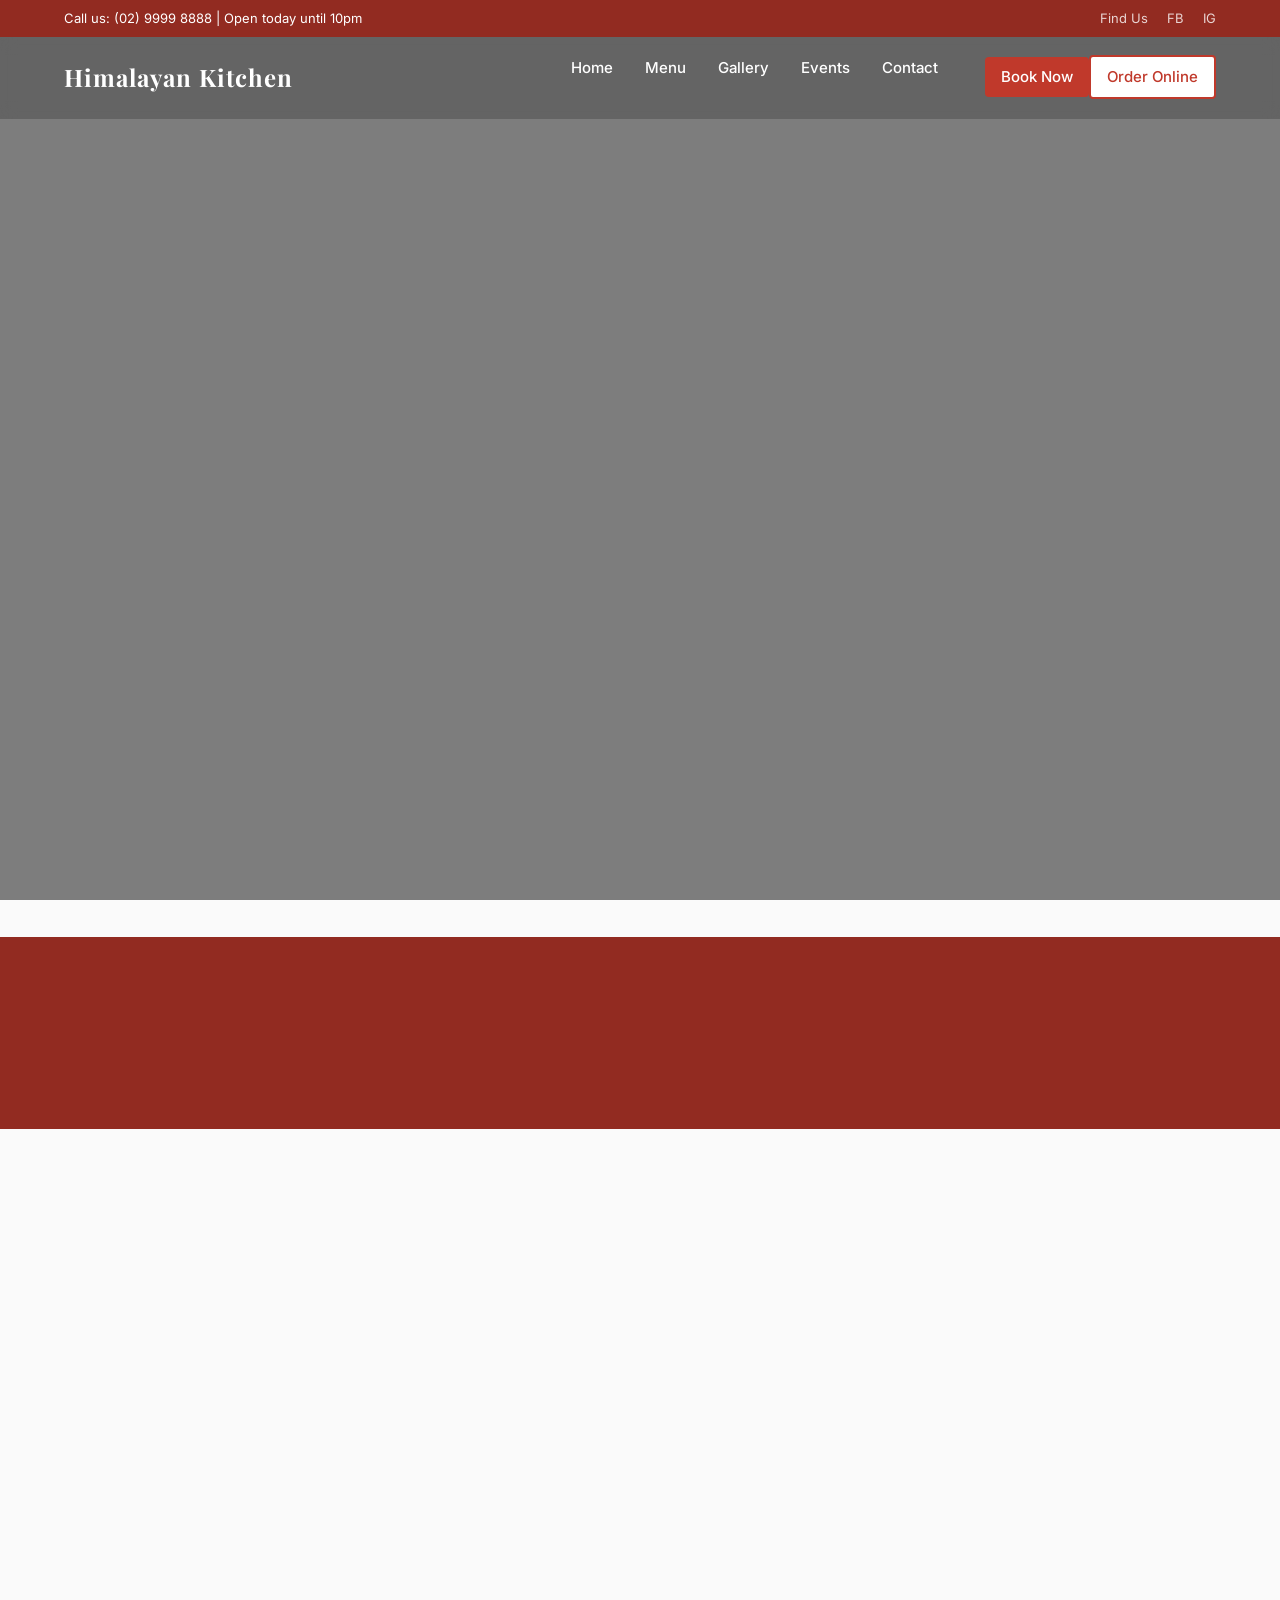
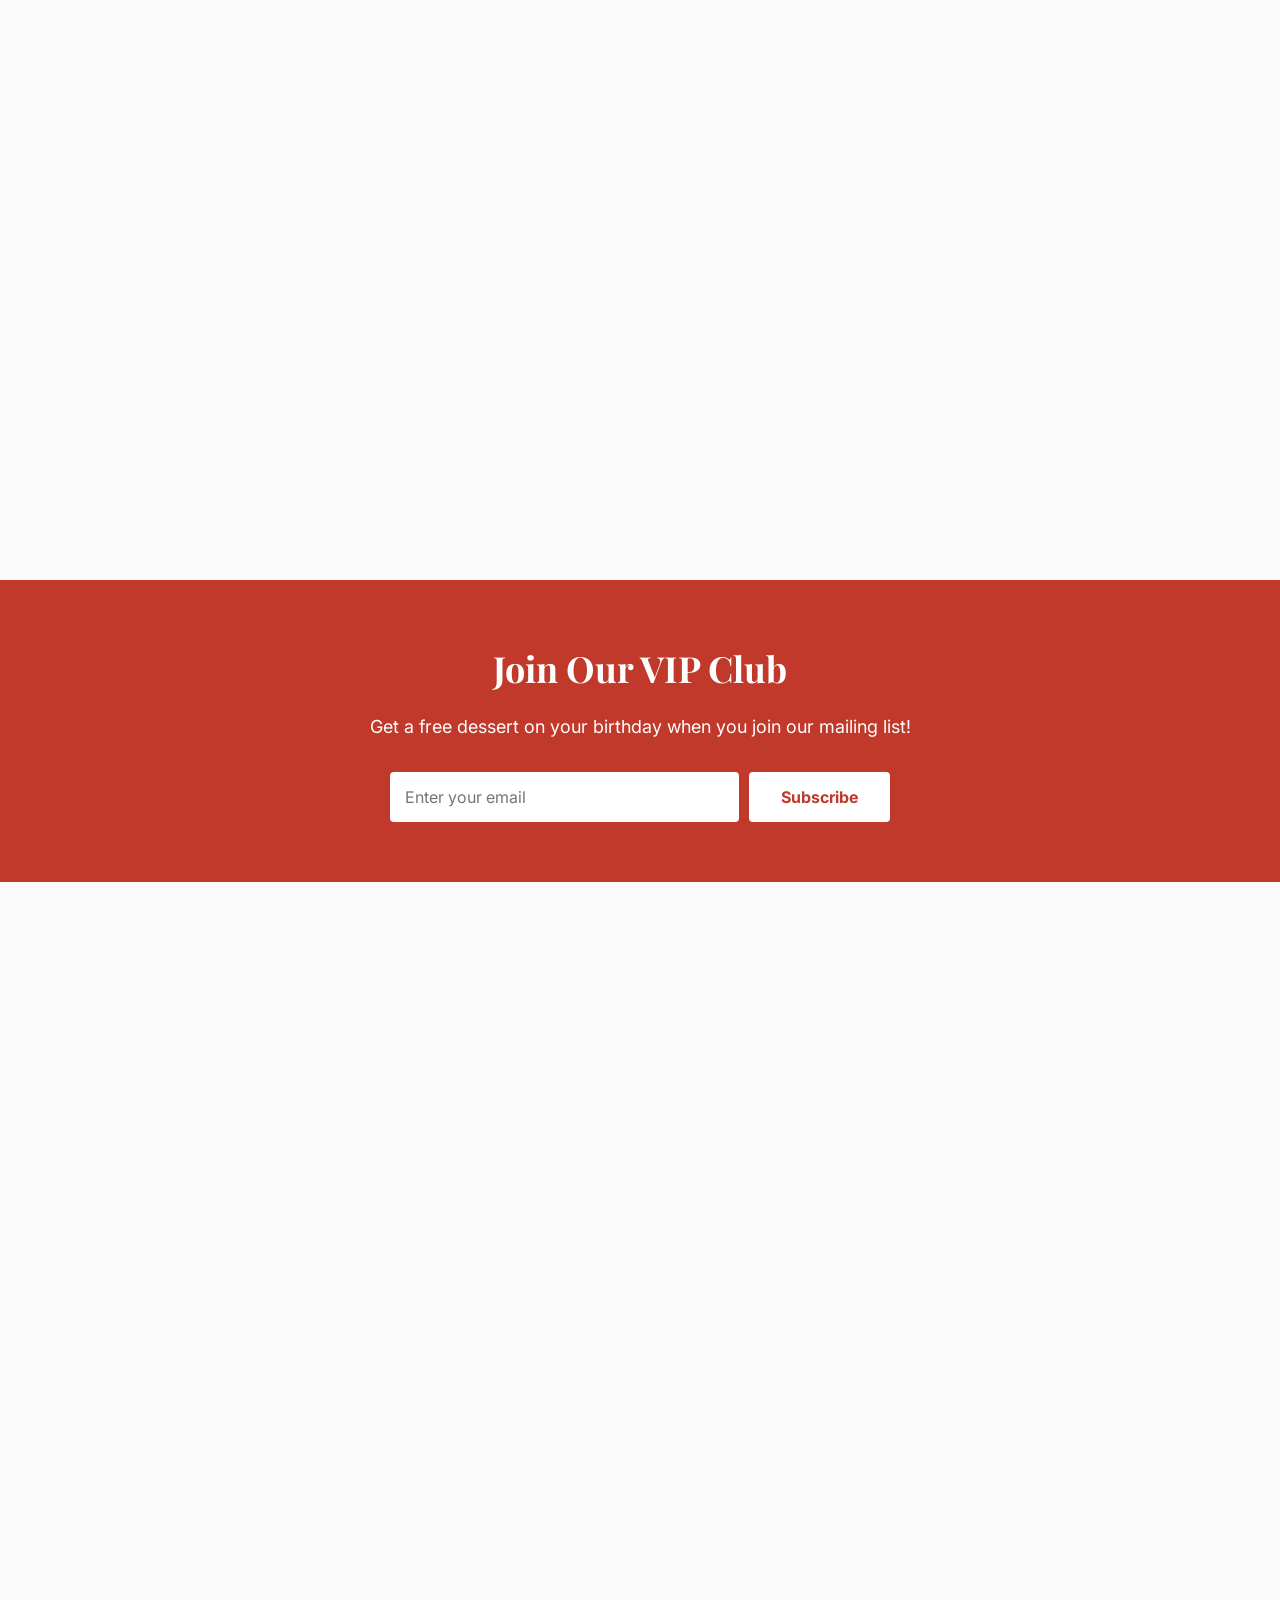
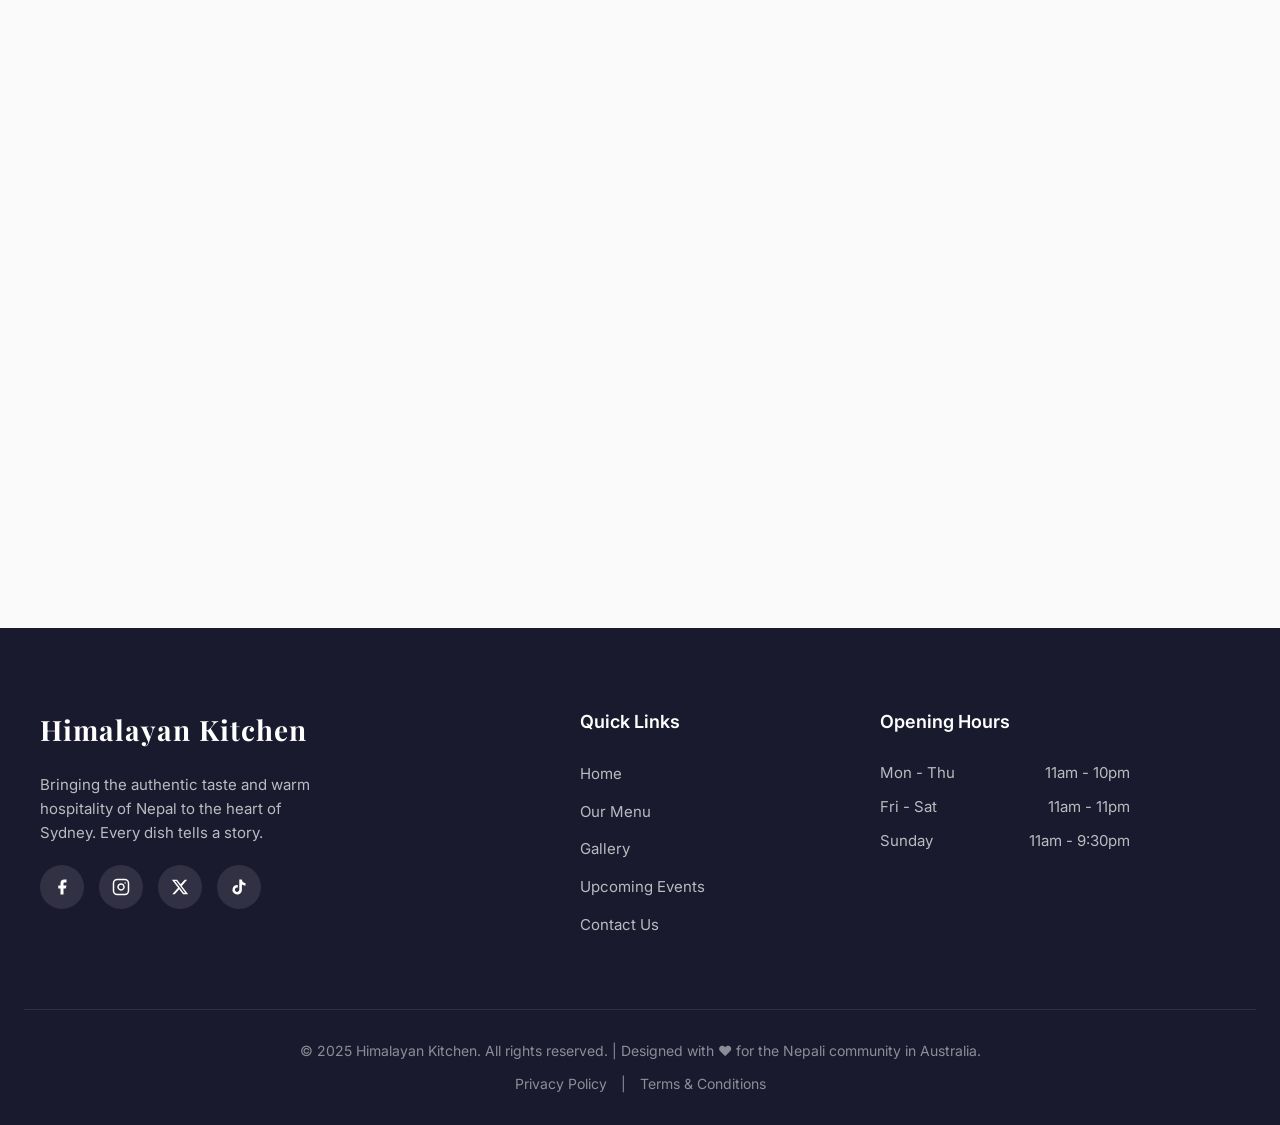
==== commit bc305f06: "Add files via upload" ====
--- a/index.html
+++ b/index.html
@@ -1,6 +1,7 @@
 <!DOCTYPE html>
 <html lang="en">
 <head>
+    <script src="https://cdn.jsdelivr.net/npm/@supabase/supabase-js@2"></script>
     <meta charset="UTF-8">
     <meta name="viewport" content="width=device-width, initial-scale=1.0">
     <title>Himalayan Kitchen - Authentic Nepalese Flavours</title>
